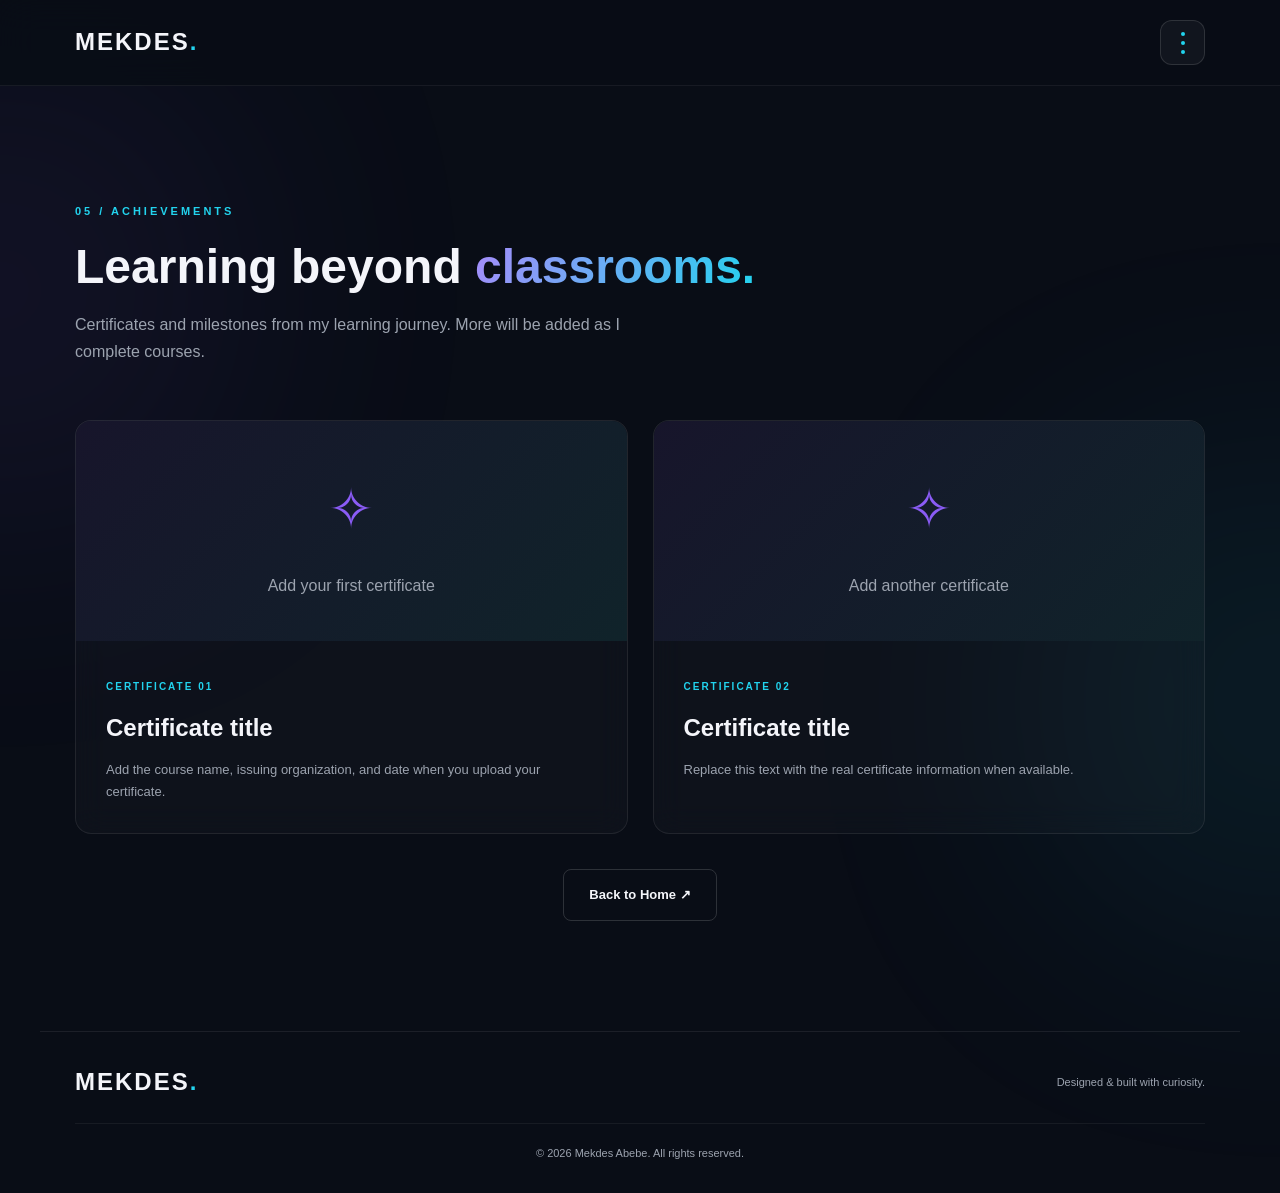
==== achivment.html @ 0def4949 "add pages" ====
<!DOCTYPE html>
<html lang="en">
<head>
    <meta charset="UTF-8">
    <meta name="viewport" content="width=device-width, initial-scale=1.0">
    <title>Achievements | Mekdes Abebe</title>
    <link rel="stylesheet" href="style.css">
</head>
<body>
    <div class="ambient ambient-one"></div>
    <div class="ambient ambient-two"></div>

    <header class="header">
        <nav class="navbar">
            <a href="index.html" class="logo">MEKDES<span>.</span></a>
            <div class="menu-container">
                <button class="menu-button" id="menuButton" aria-label="Open menu" aria-expanded="false">
                    <span></span><span></span><span></span>
                </button>
                <div class="nav-menu" id="navMenu">
                    <a href="index.html" target="_blank">Home</a>
                    <a href="about.html" target="_blank">About</a>
                    <a href="skills.html" target="_blank">Skills</a>
                    <a href="projects.html" target="_blank">Selected Work</a>
                    <a href="journey.html" target="_blank">My Journey</a>
                    <a href="achievements.html" class="active">Achievements</a>
                    <a href="contact.html" target="_blank">Contact</a>
                </div>
            </div>
        </nav>
    </header>

    <main class="section">
        <div class="section-heading">
            <span class="section-number">05 / ACHIEVEMENTS</span>
            <h2>Learning beyond <span class="gradient-text">classrooms.</span></h2>
            <p>Certificates and milestones from my learning journey. More will be added as I complete courses.</p>
        </div>

        <div class="projects-grid">
            <article class="project-card glass-card">
                <button class="certificate-preview" data-image="certificates/certificate1.jpg" aria-label="View certificate one">
                    <span class="certificate-icon">✧</span>
                    <span>Add your first certificate</span>
                </button>
                <div class="project-info">
                    <span class="small-label">CERTIFICATE 01</span>
                    <h3>Certificate title</h3>
                    <p>Add the course name, issuing organization, and date when you upload your certificate.</p>
                </div>
            </article>

            <article class="project-card glass-card">
                <button class="certificate-preview" data-image="certificates/certificate2.jpg" aria-label="View certificate two">
                    <span class="certificate-icon">✧</span>
                    <span>Add another certificate</span>
                </button>
                <div class="project-info">
                    <span class="small-label">CERTIFICATE 02</span>
                    <h3>Certificate title</h3>
                    <p>Replace this text with the real certificate information when available.</p>
                </div>
            </article>
        </div>

        <div class="section-action">
            <a href="index.html" class="btn btn-outline">Back to Home ↗</a>
        </div>
    </main>

    <div class="modal" id="certificateModal" aria-hidden="true">
        <div class="modal-content glass-card">
            <button class="modal-close" id="closeCertificateModal" aria-label="Close">&times;</button>
            <img id="certificateImage" src="" alt="Certificate preview" class="certificate-large">
        </div>
    </div>

    <footer class="footer">
        <a href="index.html" class="logo">MEKDES<span>.</span></a>
        <p>Designed & built with curiosity.</p>
        <p class="copyright">© 2026 Mekdes Abebe. All rights reserved.</p>
    </footer>

    <script src="script.js"></script>
</body>
</html>
---- style.css ----
/* =====================================
   1. GLOBAL SETTINGS
===================================== */

:root {
    --background: #090D16;
    --surface: #111827;
    --surface-light: #171D2B;

    --violet: #8B5CF6;
    --cyan: #22D3EE;
    --green: #34D399;

    --white: #F4F5FA;
    --muted: #9CA3AF;

    --gradient: linear-gradient(120deg, #A78BFA, #22D3EE);
}

* {
    margin: 0;
    padding: 0;
    box-sizing: border-box;
}

html {
    scroll-behavior: smooth;
    scroll-padding-top: 100px;
}

body {
    background: var(--background);
    color: var(--white);
    font-family: 'DM Sans', sans-serif;
    overflow-x: hidden;
    line-height: 1.7;
}

a {
    text-decoration: none;
    color: inherit;
}

button {
    font: inherit;
}

::selection {
    background: var(--violet);
    color: white;
}


/* =====================================
   2. BACKGROUND EFFECTS
===================================== */

.ambient {
    position: fixed;
    width: 400px;
    height: 400px;
    border-radius: 50%;
    filter: blur(140px);
    opacity: 0.13;
    pointer-events: none;
    z-index: -1;
}

.ambient-one {
    background: var(--violet);
    top: 10%;
    left: -200px;
}

.ambient-two {
    background: var(--cyan);
    bottom: 0;
    right: -200px;
}


/* =====================================
   3. HEADER AND THREE-DOT MENU
===================================== */

.header {
    width: 100%;
    position: sticky;
    top: 0;
    z-index: 100;
    background: rgba(9, 13, 22, 0.85);
    backdrop-filter: blur(18px);
    border-bottom: 1px solid rgba(255,255,255,0.06);
}

.navbar {
    max-width: 1200px;
    margin: auto;
    padding: 20px 35px;

    display: flex;
    justify-content: space-between;
    align-items: center;
}

.logo {
    font-family: 'Space Grotesk', sans-serif;
    font-size: 24px;
    font-weight: 700;
    letter-spacing: 2px;
}

.logo span {
    color: var(--cyan);
}

.menu-container {
    position: relative;
}

.menu-button {
    width: 45px;
    height: 45px;
    border: 1px solid rgba(255,255,255,0.12);
    border-radius: 12px;
    background: rgba(255,255,255,0.04);
    cursor: pointer;

    display: flex;
    flex-direction: column;
    justify-content: center;
    align-items: center;
    gap: 5px;

    transition: 0.3s;
}

.menu-button:hover {
    border-color: var(--cyan);
    box-shadow: 0 0 20px rgba(34,211,238,0.15);
}

.menu-button span {
    width: 4px;
    height: 4px;
    border-radius: 50%;
    background: var(--cyan);
}

.nav-menu {
    position: absolute;
    top: 58px;
    right: 0;
    width: 220px;
    padding: 12px;

    background: rgba(17,24,39,0.97);
    border: 1px solid rgba(139,92,246,0.3);
    border-radius: 14px;
    backdrop-filter: blur(20px);

    display: flex;
    flex-direction: column;
    gap: 5px;

    opacity: 0;
    visibility: hidden;
    transform: translateY(-10px);

    transition: 0.3s ease;
}

.nav-menu.show {
    opacity: 1;
    visibility: visible;
    transform: translateY(0);
}

.nav-menu a {
    padding: 11px 13px;
    color: var(--muted);
    font-size: 13px;
    border-radius: 8px;
    transition: 0.3s;
}

.nav-menu a:hover,
.nav-menu a.active {
    color: var(--cyan);
    background: rgba(34,211,238,0.08);
}


/* =====================================
   4. COMMON SECTION SETTINGS
===================================== */

.section {
    max-width: 1200px;
    margin: auto;
    padding: 110px 35px;
}

.section-heading {
    margin-bottom: 55px;
}

.section-number {
    color: var(--cyan);
    font-size: 11px;
    font-weight: 700;
    letter-spacing: 3px;
}

.section-heading h2 {
    font-family: 'Space Grotesk', sans-serif;
    font-size: clamp(32px, 5vw, 48px);
    line-height: 1.2;
    margin-top: 15px;
}

.section-heading p {
    color: var(--muted);
    max-width: 550px;
    margin-top: 15px;
}

.gradient-text {
    background: var(--gradient);
    -webkit-background-clip: text;
    background-clip: text;
    color: transparent;
}


/* =====================================
   5. HERO SECTION
===================================== */

.hero {
    min-height: 690px;

    display: grid;
    grid-template-columns: 1.2fr 0.8fr;
    align-items: center;
    gap: 60px;

    padding-top: 90px;
    padding-bottom: 100px;
}

.availability {
    display: inline-flex;
    align-items: center;
    gap: 10px;

    padding: 9px 15px;
    border: 1px solid rgba(52,211,153,0.25);
    border-radius: 30px;

    background: rgba(52,211,153,0.06);
    color: var(--green);

    font-size: 10px;
    font-weight: 700;
    letter-spacing: 1.5px;
}

.status-dot {
    width: 8px;
    height: 8px;
    border-radius: 50%;
    background: var(--green);
    box-shadow: 0 0 12px var(--green);
    animation: pulse 1.8s infinite;
}

@keyframes pulse {
    50% {
        opacity: 0.35;
        box-shadow: 0 0 3px var(--green);
    }
}

.hero-intro {
    color: var(--muted);
    font-size: 15px;
    letter-spacing: 5px;
    margin-top: 35px;
}

.hero h1 {
    font-family: 'Space Grotesk', sans-serif;
    font-size: clamp(55px, 7vw, 88px);
    line-height: 1.05;
    font-weight: 700;
    margin: 15px 0;
}

.hero-role {
    font-size: 19px;
    font-weight: 500;
    color: #C4C9D4;
}

.typing {
    display: inline-block;
    color: var(--cyan);
    overflow: hidden;
    white-space: nowrap;
    vertical-align: bottom;
    max-width: 100%;
    border-right: 2px solid var(--cyan);
    animation: typing 3s steps(23) 1s both,
               blink 0.7s step-end infinite;
}

@keyframes typing {
    from {
        max-width: 0;
    }

    to {
        max-width: 310px;
    }
}

@keyframes blink {
    50% {
        border-color: transparent;
    }
}

.hero-description {
    max-width: 530px;
    color: var(--muted);
    font-size: 15px;
    margin: 25px 0 32px;
}

.hero-buttons {
    display: flex;
    flex-wrap: wrap;
    gap: 15px;
}

.btn {
    display: inline-flex;
    justify-content: center;
    align-items: center;
    gap: 15px;

    padding: 14px 25px;
    border-radius: 8px;

    font-size: 13px;
    font-weight: 700;

    transition: 0.3s ease;
}

.btn-primary {
    background: var(--gradient);
    color: #090D16;
}

.btn-primary:hover {
    transform: translateY(-4px);
    box-shadow: 0 10px 30px rgba(139,92,246,0.3);
}

.btn-outline {
    border: 1px solid rgba(255,255,255,0.15);
    color: var(--white);
    background: transparent;
}

.btn-outline:hover {
    border-color: var(--cyan);
    color: var(--cyan);
    transform: translateY(-4px);
}

.hero-footer {
    display: flex;
    align-items: center;
    gap: 15px;
    margin-top: 65px;

    color: #737D8D;
    font-size: 9px;
    letter-spacing: 1.5px;
    font-weight: 700;
}

.footer-line {
    width: 45px;
    height: 1px;
    background: var(--violet);
}


/* =====================================
   6. PROFILE PHOTO
===================================== */

.hero-visual {
    position: relative;
    display: flex;
    justify-content: center;
    align-items: center;
    min-height: 430px;
}

.profile-frame {
    position: relative;
    width: 310px;
    height: 380px;

    display: flex;
    justify-content: center;
    align-items: flex-end;

    animation: float 5s ease-in-out infinite;
}

.profile-image {
    width: 100%;
    height: 100%;
    object-fit: contain;
    object-position: bottom;

    filter: drop-shadow(0 0 20px rgba(139,92,246,0.35))
            drop-shadow(0 0 30px rgba(34,211,238,0.15));
}

@keyframes float {
    0%, 100% {
        transform: translateY(0);
    }

    50% {
        transform: translateY(-15px);
    }
}

.orbit {
    position: absolute;
    border: 1px solid rgba(34,211,238,0.2);
    border-radius: 50%;
    pointer-events: none;
}

.orbit-one {
    width: 420px;
    height: 420px;
    transform: rotate(-20deg) scaleY(0.7);
}

.orbit-two {
    width: 480px;
    height: 480px;
    border-color: rgba(139,92,246,0.15);
    transform: rotate(35deg) scaleY(0.7);
}

.image-label {
    position: absolute;
    bottom: 10px;
    right: 15px;
    color: var(--cyan);
    font-size: 25px;
}


/* =====================================
   7. GLASS CARDS
===================================== */

.glass-card {
    background: rgba(255,255,255,0.025);
    border: 1px solid rgba(255,255,255,0.08);
    border-radius: 16px;
    backdrop-filter: blur(15px);

    transition: 0.35s ease;
}

.glass-card:hover {
    transform: translateY(-8px);
    border-color: rgba(139,92,246,0.55);

    box-shadow:
        0 15px 40px rgba(139,92,246,0.12),
        0 0 20px rgba(34,211,238,0.04);
}

.small-label {
    color: var(--cyan);
    font-size: 10px;
    letter-spacing: 2px;
    font-weight: 700;
}


/* =====================================
   8. ABOUT SECTION
===================================== */

.about-grid {
    display: grid;
    grid-template-columns: 1.5fr 1fr;
    gap: 22px;
}

.about-main {
    padding: 40px;
}

.about-main h3 {
    font-family: 'Space Grotesk', sans-serif;
    font-size: 30px;
    line-height: 1.4;
    margin: 20px 0;
}

.about-main p {
    color: var(--muted);
    font-size: 14px;
    margin-top: 15px;
}

.about-side {
    padding: 35px;
}

.info-item {
    display: flex;
    flex-direction: column;
    gap: 5px;
    padding: 15px 0;
    border-bottom: 1px solid rgba(255,255,255,0.07);
}

.info-item span {
    color: var(--muted);
    font-size: 11px;
}

.info-item strong {
    font-size: 13px;
}


/* =====================================
   9. SKILLS
===================================== */

.skills-grid {
    display: grid;
    grid-template-columns: repeat(3, 1fr);
    gap: 20px;
}

.skill-card {
    padding: 30px;
    position: relative;
    overflow: hidden;
    text-align: left;
    color: var(--white);
    font-family: inherit;
    cursor: pointer;
    width: 100%;
}

.skill-card:focus-visible {
    outline: 2px solid var(--cyan);
    outline-offset: 4px;
}

.skill-icon {
    width: 55px;
    height: 55px;
    display: flex;
    justify-content: center;
    align-items: center;

    border-radius: 13px;
    margin-bottom: 25px;

    font-size: 20px;
    font-weight: 700;
}

.html-icon {
    background: rgba(249,115,22,0.12);
    color: #FB923C;
}

.css-icon {
    background: rgba(59,130,246,0.12);
    color: #60A5FA;
}

.js-icon {
    background: rgba(234,179,8,0.12);
    color: #FACC15;
}

.cpp-icon {
    background: rgba(34,211,238,0.12);
    color: var(--cyan);
}

.java-icon {
    background: rgba(239,68,68,0.12);
    color: #F87171;
}

.python-icon {
    background: rgba(234,179,8,0.12);
    color: #FACC15;
}

.git-icon {
    background: rgba(139,92,246,0.12);
    color: #A78BFA;
}

.mysql-icon {
    background: rgba(34,211,238,0.12);
    color: var(--cyan);
}

.vscode-icon {
    background: rgba(59,130,246,0.12);
    color: #60A5FA;
}

.skill-category {
    color: var(--muted);
    font-size: 9px;
    letter-spacing: 1.5px;
}

.skill-card h3 {
    font-family: 'Space Grotesk', sans-serif;
    font-size: 22px;
    margin: 10px 0;
}

.skill-card p {
    color: var(--muted);
    font-size: 12px;
    min-height: 60px;
}

.skill-status {
    display: inline-block;
    margin-top: 20px;
    padding: 6px 10px;
    border-radius: 5px;
    background: rgba(34,211,238,0.08);
    color: var(--cyan);
    font-size: 9px;
}

.section-action {
    text-align: center;
    margin-top: 35px;
}


/* =====================================
   10. SKILL MODAL
===================================== */

.modal {
    position: fixed;
    inset: 0;
    z-index: 200;

    display: flex;
    justify-content: center;
    align-items: center;

    padding: 20px;
    background: rgba(0,0,0,0.75);
    backdrop-filter: blur(8px);

    opacity: 0;
    visibility: hidden;
    transition: 0.3s;
}

.modal.show {
    opacity: 1;
    visibility: visible;
}

.modal-content {
    position: relative;
    width: 100%;
    max-width: 550px;
    max-height: 85vh;
    overflow-y: auto;
    padding: 40px;
}

.modal-content h2 {
    font-family: 'Space Grotesk', sans-serif;
    font-size: 30px;
    margin: 12px 0 20px;
}

.modal-content h3 {
    color: var(--cyan);
    font-size: 14px;
    margin-top: 22px;
}

.modal-content p {
    color: var(--muted);
    font-size: 13px;
    margin-top: 8px;
}

.modal-close {
    position: absolute;
    top: 12px;
    right: 18px;
    border: none;
    background: transparent;
    color: var(--white);
    font-size: 30px;
    cursor: pointer;
}

.modal-close:hover {
    color: var(--cyan);
}


/* =====================================
   11. PROJECTS
===================================== */

.projects-grid {
    display: grid;
    grid-template-columns: repeat(2, 1fr);
    gap: 25px;
}

.project-card {
    overflow: hidden;
}

.project-visual {
    height: 220px;
    position: relative;
    display: flex;
    justify-content: center;
    align-items: center;
    overflow: hidden;
}

.project-addis {
    background:
        radial-gradient(circle at 70% 30%, rgba(34,211,238,0.25), transparent 45%),
        linear-gradient(135deg, #17152B, #10232A);
}

.project-portfolio {
    background:
        radial-gradient(circle at 30% 70%, rgba(139,92,246,0.3), transparent 45%),
        linear-gradient(135deg, #19132D, #111827);
}

.project-shopping {
    background:
        radial-gradient(circle at 70% 30%, rgba(244,114,182,0.2), transparent 45%),
        linear-gradient(135deg, #28152B, #171D2B);
}

.project-food {
    background:
        radial-gradient(circle at 30% 70%, rgba(251,146,60,0.2), transparent 45%),
        linear-gradient(135deg, #292018, #111827);
}

.project-visual > span:first-child {
    position: absolute;
    top: 20px;
    left: 25px;
    color: rgba(255,255,255,0.5);
    font-size: 12px;
}

.project-symbol {
    font-size: 75px;
    color: var(--cyan);
    text-shadow: 0 0 40px var(--violet);
}

.project-type {
    position: absolute;
    bottom: 20px;
    right: 25px;
    font-size: 9px;
    letter-spacing: 2px;
    color: var(--muted);
}

.project-info {
    padding: 30px;
}

.project-info h3 {
    font-family: 'Space Grotesk', sans-serif;
    font-size: 24px;
    margin: 10px 0;
}

.project-info p {
    color: var(--muted);
    font-size: 13px;
}

.project-link {
    display: inline-flex;
    gap: 12px;
    margin-top: 22px;
    color: var(--cyan);
    font-size: 12px;
    font-weight: 700;
    transition: 0.3s;
}

.project-link:hover {
    gap: 20px;
}


/* =====================================
   12. LEARNING TIMELINE
===================================== */

.timeline {
    position: relative;
    max-width: 800px;
    margin: auto;
}

.timeline::before {
    content: "";
    position: absolute;
    top: 20px;
    bottom: 20px;
    left: 24px;
    width: 2px;

    background: linear-gradient(
        to bottom,
        var(--violet),
        var(--cyan),
        rgba(255,255,255,0.08)
    );
}

.timeline-item {
    position: relative;
    display: flex;
    gap: 30px;
    margin-bottom: 35px;
}

.timeline-marker {
    flex-shrink: 0;
    width: 50px;
    height: 50px;

    display: flex;
    justify-content: center;
    align-items: center;

    background: var(--background);
    border: 2px solid var(--violet);
    border-radius: 50%;

    color: var(--cyan);
    font-size: 12px;
    font-weight: 700;

    z-index: 1;
    box-shadow: 0 0 18px rgba(139,92,246,0.3);
}

.timeline-item.current .timeline-marker {
    border-color: var(--cyan);
    box-shadow: 0 0 25px rgba(34,211,238,0.5);
}

.timeline-item.future .timeline-marker {
    border-color: #465064;
    color: var(--muted);
    box-shadow: none;
}

.timeline-content {
    flex: 1;
    padding: 25px 30px;
}

.timeline-date {
    color: var(--cyan);
    font-size: 9px;
    letter-spacing: 2px;
}

.timeline-content h3 {
    font-family: 'Space Grotesk', sans-serif;
    font-size: 21px;
    margin: 8px 0;
}

.timeline-content p {
    color: var(--muted);
    font-size: 13px;
}

.timeline-tag {
    display: inline-block;
    margin-top: 15px;
    color: var(--green);
    font-size: 9px;
    letter-spacing: 1px;
    font-weight: 700;
}

.current-tag {
    color: var(--cyan);
}


/* =====================================
   13. CERTIFICATES
===================================== */

.certificate-card {
    display: flex;
    align-items: center;
    gap: 25px;
    padding: 30px;
}

.certificate-icon {
    font-size: 40px;
    color: var(--violet);
}

.certificate-card h3 {
    font-family: 'Space Grotesk', sans-serif;
    font-size: 21px;
}

.certificate-card p {
    color: var(--muted);
    font-size: 13px;
    margin-top: 7px;
}

.certificate-arrow {
    margin-left: auto;
    font-size: 25px;
    color: var(--cyan);
}


/* =====================================
   14. CONTACT
===================================== */

.contact-section {
    padding-top: 80px;
    padding-bottom: 120px;
}

.contact-box {
    text-align: center;
    padding: 75px 35px;

    border-radius: 25px;
    border: 1px solid rgba(139,92,246,0.25);

    background:
        radial-gradient(circle at 50% 100%, rgba(139,92,246,0.16), transparent 60%),
        rgba(255,255,255,0.02);
}

.contact-box h2 {
    max-width: 700px;
    margin: 20px auto;
    font-family: 'Space Grotesk', sans-serif;
    font-size: clamp(35px, 6vw, 55px);
    line-height: 1.2;
}

.contact-box p {
    max-width: 550px;
    margin: 0 auto 30px;
    color: var(--muted);
    font-size: 14px;
}

.social-links {
    display: flex;
    justify-content: center;
    flex-wrap: wrap;
    gap: 25px;
    margin-top: 30px;
}

.social-links a {
    color: var(--muted);
    font-size: 12px;
    transition: 0.3s;
}

.social-links a:hover {
    color: var(--cyan);
}


/* =====================================
   15. FOOTER
===================================== */

.footer {
    border-top: 1px solid rgba(255,255,255,0.08);

    max-width: 1200px;
    margin: auto;
    padding: 30px 35px;

    display: flex;
    justify-content: space-between;
    align-items: center;
    flex-wrap: wrap;
    gap: 20px;
}

.footer p {
    color: var(--muted);
    font-size: 11px;
}

.back-top {
    color: var(--cyan);
    font-size: 10px;
    letter-spacing: 1px;
    font-weight: 700;
}

.copyright {
    width: 100%;
    text-align: center;
    padding-top: 20px;
    border-top: 1px solid rgba(255,255,255,0.06);
}


/* =====================================
   16. RESPONSIVE DESIGN
===================================== */

@media (max-width: 900px) {

    .hero {
        grid-template-columns: 1fr;
        text-align: center;
        gap: 60px;
    }

    .hero-description {
        margin-left: auto;
        margin-right: auto;
    }

    .hero-buttons,
    .hero-footer {
        justify-content: center;
    }

    .hero-visual {
        margin: 0 auto;
        width: 100%;
    }

    .skills-grid {
        grid-template-columns: repeat(2, 1fr);
    }
}


@media (max-width: 650px) {

    .navbar {
        padding: 18px 20px;
    }

    .section {
        padding: 75px 20px;
    }

    .hero {
        padding-top: 65px;
    }

    .hero h1 {
        font-size: 55px;
    }

    .hero-role {
        font-size: 15px;
    }

    .hero-footer {
        font-size: 8px;
        gap: 8px;
    }

    .profile-frame {
        width: 250px;
        height: 320px;
    }

    .orbit-one {
        width: 330px;
        height: 330px;
    }

    .orbit-two {
        width: 370px;
        height: 370px;
    }

    .about-grid,
    .skills-grid,
    .projects-grid {
        grid-template-columns: 1fr;
    }

    .about-main,
    .about-side {
        padding: 25px;
    }

    .about-main h3 {
        font-size: 25px;
    }

    .timeline-item {
        gap: 15px;
    }

    .timeline-content {
        padding: 20px;
    }

    .timeline-content h3 {
        font-size: 17px;
    }

    .certificate-card {
        align-items: flex-start;
        gap: 15px;
    }

    .contact-box {
        padding: 55px 20px;
    }

    .footer {
        justify-content: center;
        text-align: center;
        flex-direction: column;
    }
}


/* =====================================
   17. ACCESSIBILITY
===================================== */

@media (prefers-reduced-motion: reduce) {

    *,
    *::before,
    *::after {
        scroll-behavior: auto !important;
        animation-duration: 0.01ms !important;
        animation-iteration-count: 1 !important;
        transition-duration: 0.01ms !important;
    }
}

/* Certificate preview cards */

.certificate-preview {
    width: 100%;
    min-height: 220px;
    padding: 30px;

    display: flex;
    flex-direction: column;
    justify-content: center;
    align-items: center;
    gap: 15px;

    background: linear-gradient(135deg, #17152B, #10232A);
    border: none;
    color: var(--muted);
    font-family: inherit;
    cursor: pointer;
}

.certificate-preview:hover {
    color: var(--cyan);
}

.certificate-preview .certificate-icon {
    font-size: 55px;
}

.certificate-large {
    width: 100%;
    max-height: 65vh;
    object-fit: contain;
}


/* Certificate image viewer */

#certificateModal {
    z-index: 250;
}

#certificateModal .modal-content {
    max-width: 850px;
    text-align: center;
}


/* Keyboard focus */

a:focus-visible,
button:focus-visible {
    outline: 2px solid var(--cyan);
    outline-offset: 4px;
}
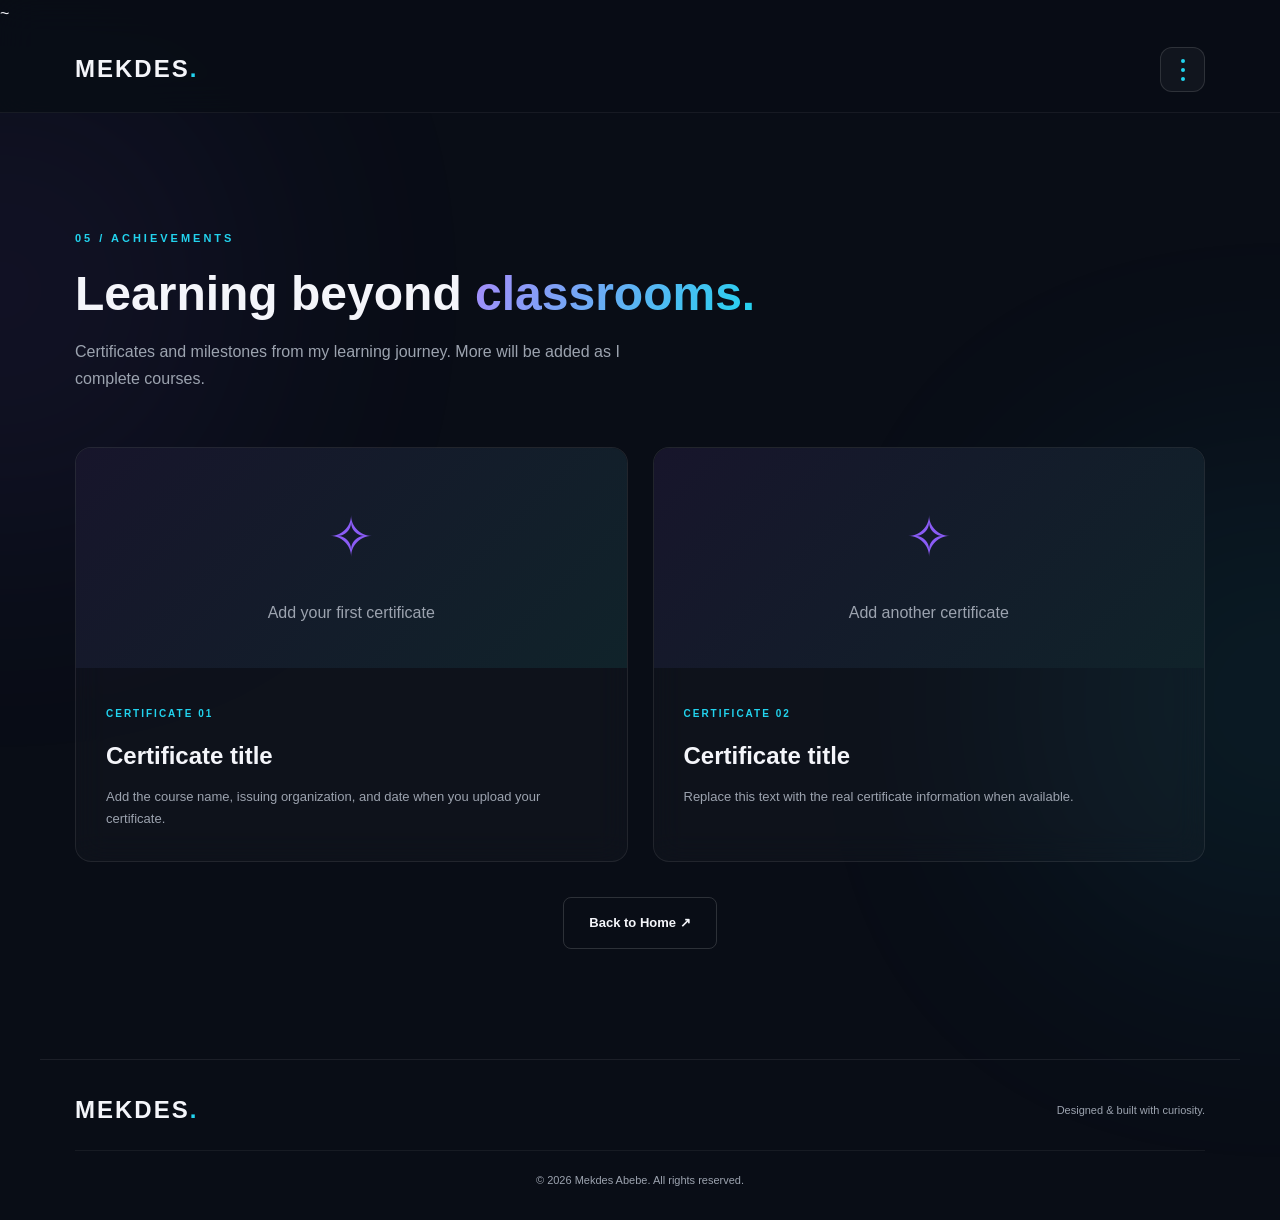
==== commit a3fb09f0: "pic" ====
--- a/achivment.html
+++ b/achivment.html
@@ -11,7 +11,7 @@
     <div class="ambient ambient-one"></div>
     <div class="ambient ambient-two"></div>
 
-    <header class="header">
+    <header class="header">~
         <nav class="navbar">
             <a href="index.html" class="logo">MEKDES<span>.</span></a>
             <div class="menu-container">
--- a/style.css
+++ b/style.css
@@ -1,4 +1,4 @@
-
+/* 
 /* =====================================
    1. GLOBAL SETTINGS
 ===================================== */
@@ -415,8 +415,8 @@
 
 .profile-frame {
     position: relative;
-    width: 310px;
-    height: 380px;
+    width: 450px;
+    height: 500px;
 
     display: flex;
     justify-content: center;
@@ -1258,4 +1258,4 @@
 button:focus-visible {
     outline: 2px solid var(--cyan);
     outline-offset: 4px;
-}
+} 
